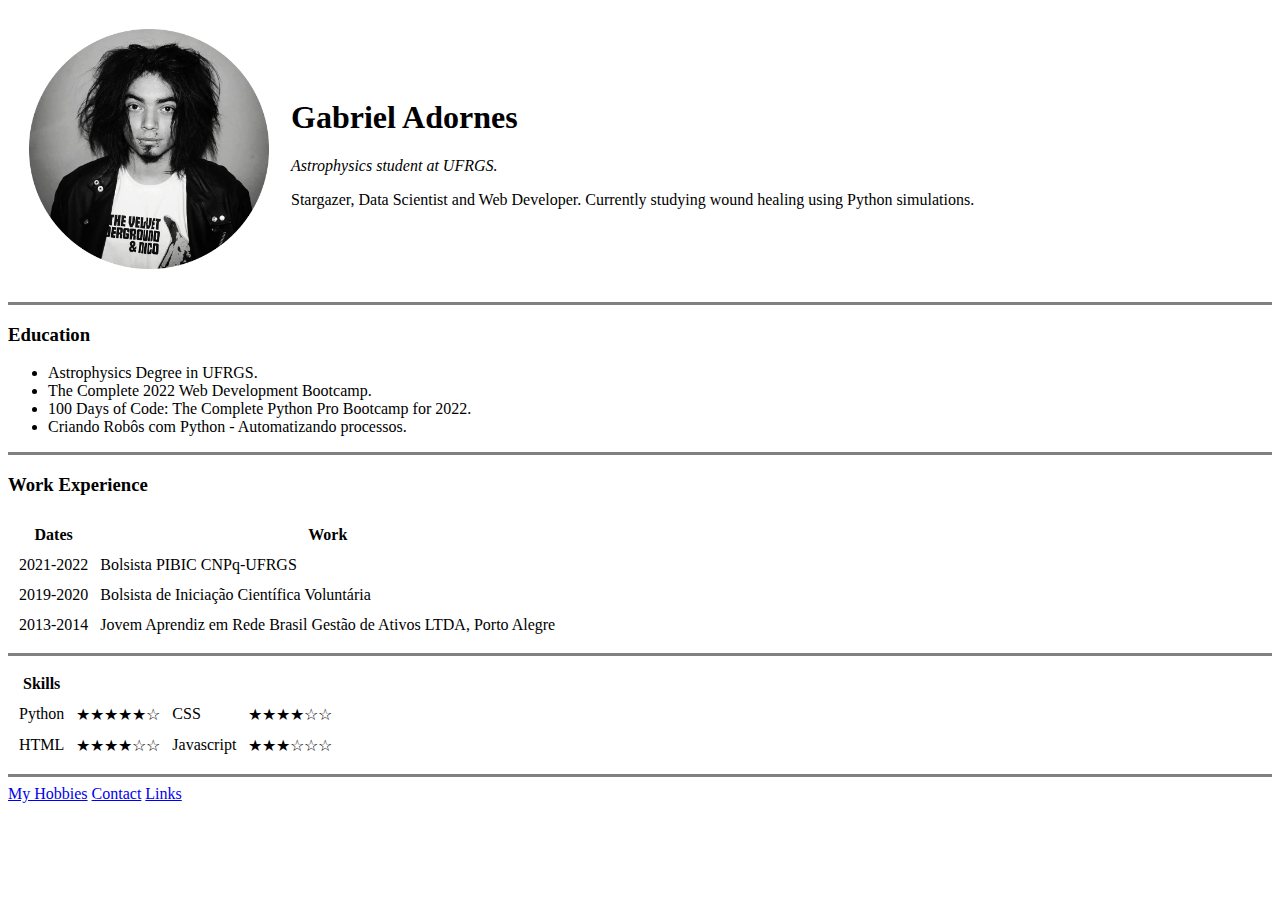
==== index.html @ b9a317c6 "Add initial CV website files" ====
<!DOCTYPE html>
<html>
    <head>
        <meta charset="UTF-8">
        <title>Gabriel's CV</title>
    </head>
    <body>

        <table cellspacing="20">
            <tr>
                <td><img src="assets/gabriel-modified.png" alt="Gabriel profile picture." width="240" height="240"></td>
                <td>
                    <h1>Gabriel Adornes</h1>
                    <p><em>Astrophysics student at UFRGS.</em></p>
                    <p>Stargazer, Data Scientist and Web Developer. Currently studying wound healing using Python simulations. </p>
                </td>
            </tr>
        </table>
        <hr size="3" noshade>

        <h3>Education</h3>
        <ul>
            <li>Astrophysics Degree in UFRGS.</li>
            <li>The Complete 2022 Web Development Bootcamp.</li>
            <li>100 Days of Code: The Complete Python Pro Bootcamp for 2022.</li>
            <li>Criando Robôs com Python - Automatizando processos.</li>
        </ul>
        <hr size="3" noshade> 
        
        <h3>Work Experience</h3>
        
        <table cellspacing="10">
            <thead>
                <tr>
                    <th>Dates</th>
                    <th>Work</th>
                </tr>
            </thead>
            <tr>
                <td>2021-2022</td>
                <td>Bolsista PIBIC CNPq-UFRGS</td>
            </tr>
            <tr>
                <td>2019-2020</td>
                <td>Bolsista de Iniciação Científica Voluntária</td>
            </tr>
            <tr>
                <td>2013-2014</td>
                <td>Jovem Aprendiz em Rede Brasil Gestão de Ativos LTDA, Porto Alegre</td>
            </tr>
        </table>
        <hr size="3" noshade> 

        <table cellspacing="10">
            <thead>
                <th>Skills</th>
            </thead>
            <tr>
                <td>Python</td>
                <td>★★★★★☆</td>
                <td>CSS</td>
                <td>★★★★☆☆</td>      
            </tr>
            <tr>
                <td>HTML</td>
                <td>★★★★☆☆</td>
                <td>Javascript</td>
                <td>★★★☆☆☆</td>
            </tr>
        </table>
        <hr size="3" noshade>        

        <a href="hobbies.html">My Hobbies</a>
        <a href="contactMe.html">Contact</a>
        <a href="links.html">Links</a>
    </body>
</html>
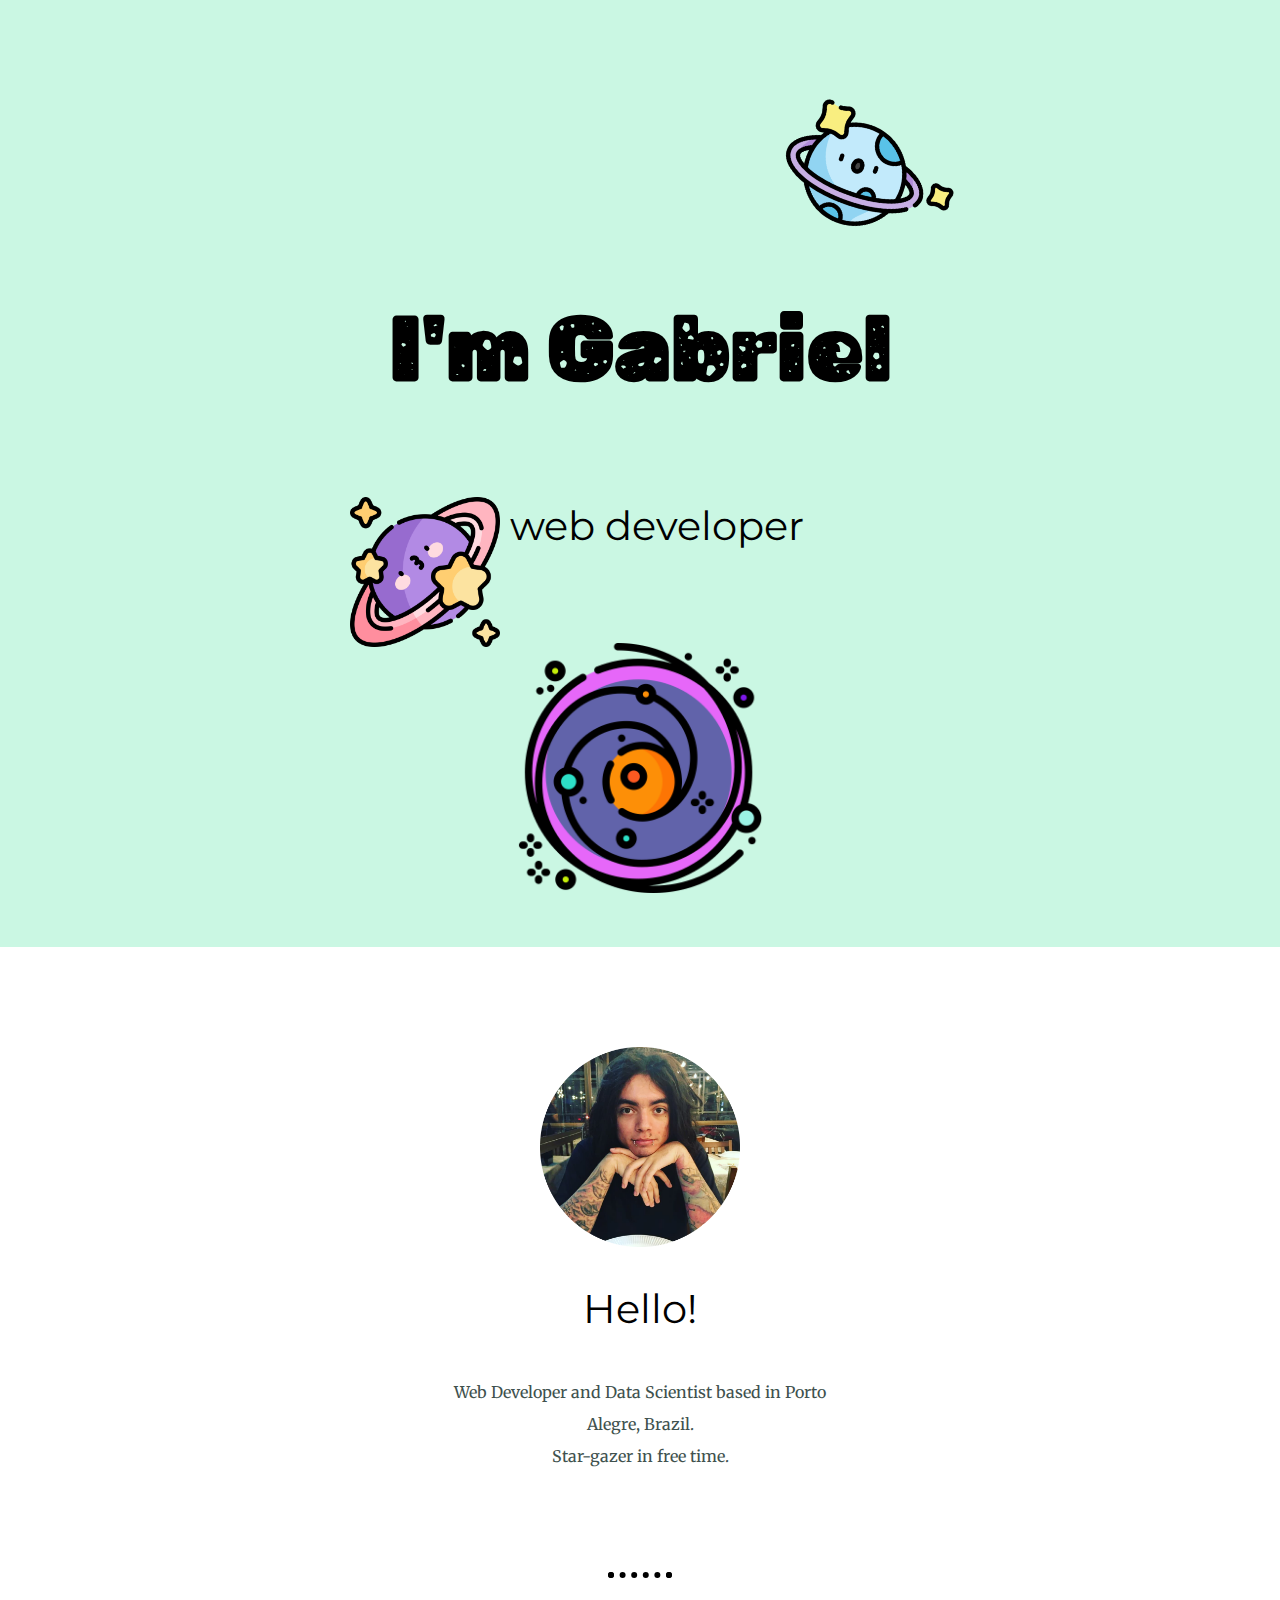
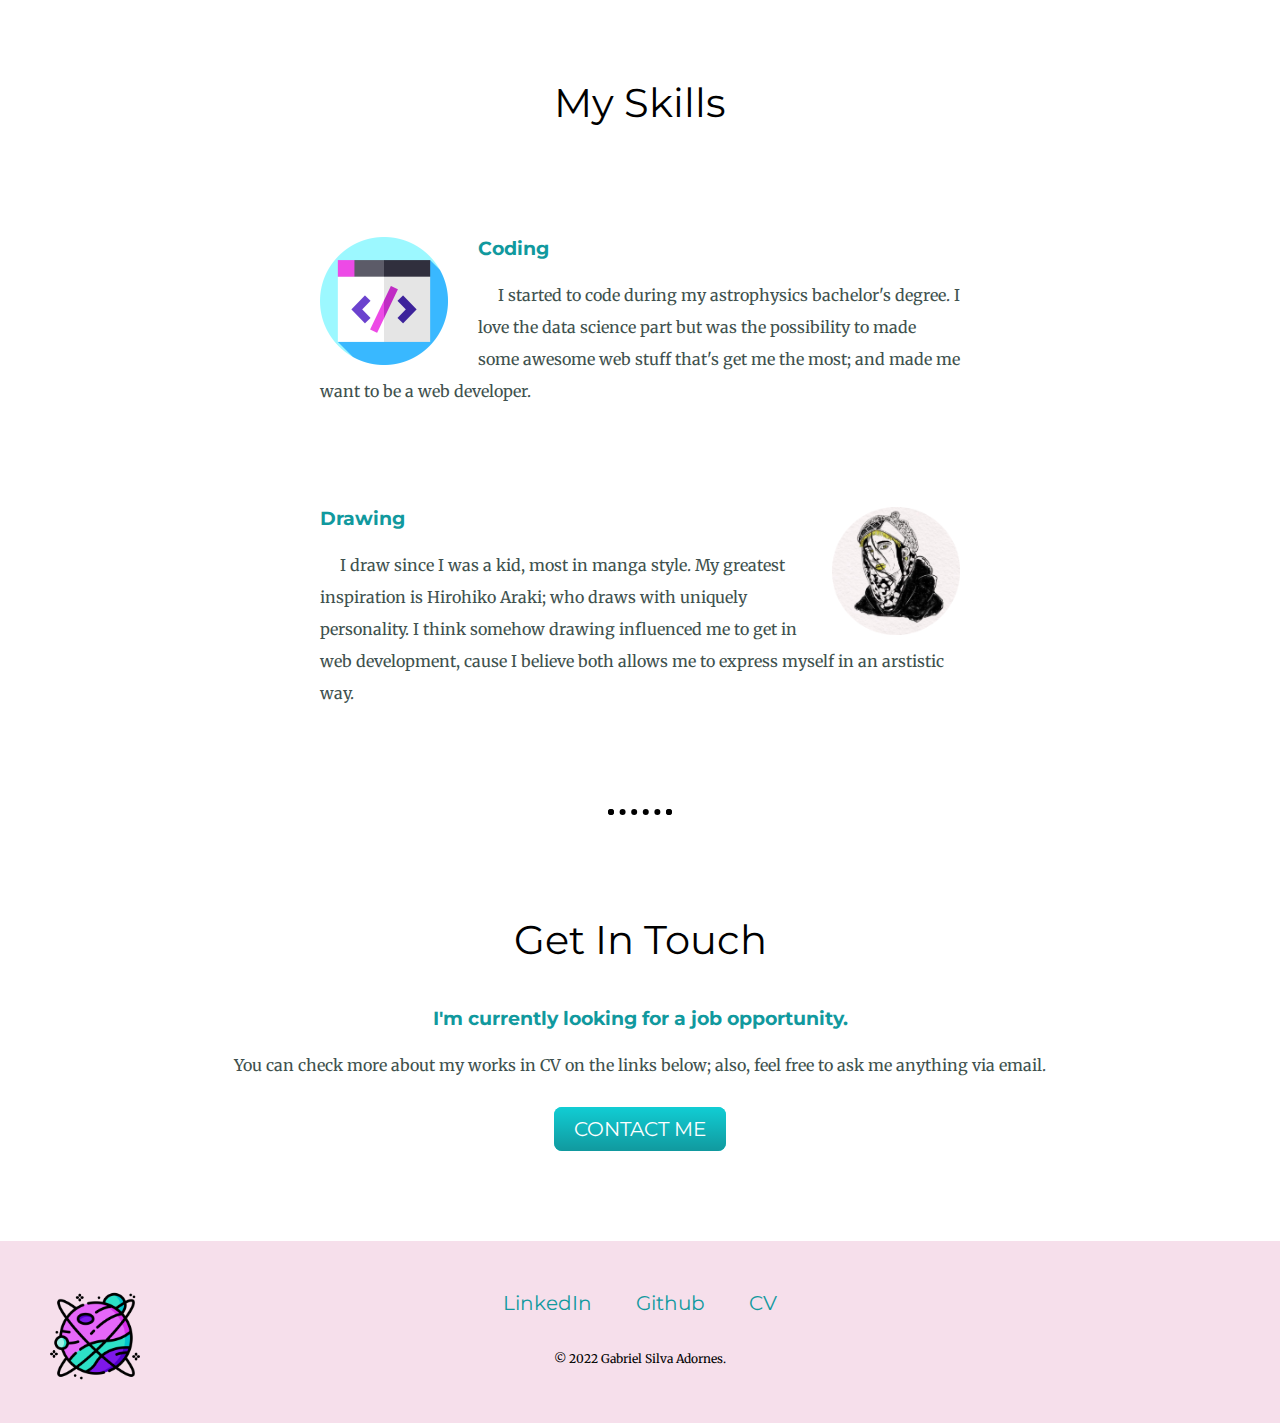
==== commit 751d0cb1: "Add files via upload" ====
--- a/index.html
+++ b/index.html
@@ -1,77 +1,65 @@
 <!DOCTYPE html>
 <html>
-    <head>
-        <meta charset="UTF-8">
-        <title>Gabriel's CV</title>
-    </head>
-    <body>
+<head>
+    <meta charset="UTF-8">
+    <title>Gabriel Adornes</title>
+    <link rel="stylesheet" href="style.css">    
+    <link rel="icon" href="assets/favicon2.ico">
+    <link rel="preconnect" href="https://fonts.googleapis.com">
+    <link rel="preconnect" href="https://fonts.gstatic.com" crossorigin>
+    <link href="https://fonts.googleapis.com/css2?family=Rubik+Moonrocks&display=swap" rel="stylesheet">
+    <link rel="preconnect" href="https://fonts.googleapis.com">
+    <link rel="preconnect" href="https://fonts.gstatic.com" crossorigin>
+    <link href="https://fonts.googleapis.com/css2?family=Merriweather&family=Montserrat&family=Sacramento&display=swap" rel="stylesheet">
+</head>
 
-        <table cellspacing="20">
-            <tr>
-                <td><img src="assets/gabriel-modified.png" alt="Gabriel profile picture." width="240" height="240"></td>
-                <td>
-                    <h1>Gabriel Adornes</h1>
-                    <p><em>Astrophysics student at UFRGS.</em></p>
-                    <p>Stargazer, Data Scientist and Web Developer. Currently studying wound healing using Python simulations. </p>
-                </td>
-            </tr>
-        </table>
-        <hr size="3" noshade>
+<body>
+    <div class="top-container">
+        <img class = "top-planet" src="assets/top-planet.png" alt="top-planet-img">
+        <div class = "intro-text">
+            <h1>I'm Gabriel</h1>
+            <h2>a web developer</h2>
+        </div>
+        <img class = "bottom-planet" src="assets/bottom-planet.png" alt="bottom-planet-img">
+        <img class = "center-image" src="assets/galaxy.png" alt="center-galaxy-img">
+    </div>
 
-        <h3>Education</h3>
-        <ul>
-            <li>Astrophysics Degree in UFRGS.</li>
-            <li>The Complete 2022 Web Development Bootcamp.</li>
-            <li>100 Days of Code: The Complete Python Pro Bootcamp for 2022.</li>
-            <li>Criando Robôs com Python - Automatizando processos.</li>
-        </ul>
-        <hr size="3" noshade> 
-        
-        <h3>Work Experience</h3>
-        
-        <table cellspacing="10">
-            <thead>
-                <tr>
-                    <th>Dates</th>
-                    <th>Work</th>
-                </tr>
-            </thead>
-            <tr>
-                <td>2021-2022</td>
-                <td>Bolsista PIBIC CNPq-UFRGS</td>
-            </tr>
-            <tr>
-                <td>2019-2020</td>
-                <td>Bolsista de Iniciação Científica Voluntária</td>
-            </tr>
-            <tr>
-                <td>2013-2014</td>
-                <td>Jovem Aprendiz em Rede Brasil Gestão de Ativos LTDA, Porto Alegre</td>
-            </tr>
-        </table>
-        <hr size="3" noshade> 
+    <div class="middle-container">
+        <div class="profile">
+          <img src="assets/profile-pic.png" alt="Profile-Pic" width="200px" height="200px">
+          <h2>Hello!</h2>
+          <p class="intro">Web Developer and Data Scientist based in Porto Alegre, Brazil. <br> Star-gazer in free time. </p>
+        </div>
+        <hr>
+        <div class="skills">
+          <h2>My Skills</h2>
+          <div class="skill-row">
+            <img class="skill-img" src="assets/skill-coding.png" alt="skill-coding">
+            <h3>Coding</h3>
+            <p>&nbsp&nbsp&nbsp&nbsp I started to code during my astrophysics bachelor's degree. I love the data science part but was the possibility to made some awesome web stuff that's get me the most; and made me want to be a web developer.</p>
+          </div>
+          <div class="skill-row">
+            <img class="skill-img2" src="assets/skill-drawing.png" alt="skill-drawing">
+            <h3>Drawing</h3>
+            <p>&nbsp&nbsp&nbsp&nbsp I draw since I was a kid, most in manga style. My greatest inspiration is Hirohiko Araki; who draws with uniquely personality. I think somehow drawing influenced me to get in web development, cause I believe both allows me to express myself in an arstistic way. </p>
+          </div>
+        </div>
+        <hr>
+        <div class="contact-me">
+          <h2>Get In Touch</h2>
+          <h3>I'm currently looking for a job opportunity.</h3>
+          <p>You can check more about my works in CV on the links below; also, feel free to ask me anything via email. </p>
+          <br>
+          <a class="btn" href="mailto:gabrielkuran42@gmail.com">CONTACT ME</a>
+        </div>
+      </div>
 
-        <table cellspacing="10">
-            <thead>
-                <th>Skills</th>
-            </thead>
-            <tr>
-                <td>Python</td>
-                <td>★★★★★☆</td>
-                <td>CSS</td>
-                <td>★★★★☆☆</td>      
-            </tr>
-            <tr>
-                <td>HTML</td>
-                <td>★★★★☆☆</td>
-                <td>Javascript</td>
-                <td>★★★☆☆☆</td>
-            </tr>
-        </table>
-        <hr size="3" noshade>        
-
-        <a href="hobbies.html">My Hobbies</a>
-        <a href="contactMe.html">Contact</a>
-        <a href="links.html">Links</a>
-    </body>
+      <div class="bottom-container">
+        <img class ="bottom-container-img" src="assets/off-planeta2.png" alt="bottom-container-img">
+        <a class="footer-link" href="https://www.linkedin.com/in/gabriel-silva-adornes-58a86b218/">LinkedIn</a>
+        <a class="footer-link" href="https://github.com/Gkuran">Github</a>
+        <a class="footer-link" href="indexCV.html">CV</a>
+        <p class="copyright">© 2022 Gabriel Silva Adornes.</p>
+      </div>      
+</body>
 </html>--- a/style.css
+++ b/style.css
@@ -0,0 +1,162 @@
+body {
+    margin: 0;
+    text-align: center;
+    color: #40514E;
+    font-family: 'Merriweather', serif;
+}
+
+h1 {
+    font-size: 5.625rem;
+    line-height: 2;
+    color: black;
+    margin-top: 50px auto 0 auto;
+    font-family: 'Rubik Moonrocks', cursive;
+}
+
+h2 {
+    font-size: 2.5rem;
+    color: black;
+    font-family: 'Montserrat', sans-serif;
+    font-weight: normal;
+    padding-bottom: 10px;
+}
+
+h3 {
+    color: #11999E;
+    font-family: 'Montserrat', sans-serif;
+}
+
+p {
+    line-height: 2;
+}
+
+a {
+    color: #11999E;
+    font-size: 20px;
+    font-family: 'Montserrat', sans-serif;
+    margin: 10px 20px;
+    text-decoration: none;
+}
+
+a:hover {
+    color: #eaf6f6;
+}
+
+hr {
+    border: dotted black 6px;
+    border-bottom: none;
+    width: 4%;
+    margin: 100px auto;
+}
+
+.pro {
+    text-decoration: underline;
+}
+
+.intro {
+    width: 30%;
+    margin: auto;
+}
+
+.copyright {
+    color: black;
+    font-size: 0.75rem;
+    padding: 20px 0;
+}
+
+
+.skill-row {
+    width: 50%;
+    margin: 100px auto 100px auto;
+    text-align: left;
+}
+
+.skill-img {
+    width: 20%;
+    float: left;
+    margin-right: 30px;
+}
+
+.skill-img2 {
+    width: 20%;
+    float: right;
+    margin-left: 30px;
+}
+
+.top-container {
+    background-color: #CAF7E3;
+    position: relative;
+    padding-top: 200px;
+}
+
+.middle-container {
+    margin: 100px 0;
+}
+
+.bottom-container {
+    background-color: #F6DFEB;
+    padding: 50px 0 20px;
+}
+
+.top-planet {
+    position: absolute;
+    right: 340px;
+    top:90px;
+    height: 150px;
+    width: 150px;
+    transform: rotate(65deg);
+}
+
+.bottom-planet {
+    position: absolute;
+    left: 350px;
+    bottom: 300px;
+    height: 150px;
+    width: 150px;
+}
+
+.contact-message {
+    width: 40%;
+    margin: 40px auto 60px;
+}
+
+.btn {
+    background: #11cdd4;
+    background-image: -webkit-linear-gradient(top, #11cdd4, #11999e);
+    background-image: -moz-linear-gradient(top, #11cdd4, #11999e);
+    background-image: -ms-linear-gradient(top, #11cdd4, #11999e);
+    background-image: -o-linear-gradient(top, #11cdd4, #11999e);
+    background-image: linear-gradient(to bottom, #11cdd4, #11999e);
+    -webkit-border-radius: 8;
+    -moz-border-radius: 8;
+    border-radius: 8px;
+    font-family: 'Montserrat', sans-serif;
+    color: #ffffff;
+    font-size: 20px;
+    padding: 10px 20px 10px 20px;
+    text-decoration: none;
+  }
+  
+  .btn:hover {
+    background: #30e3cb;
+    background-image: -webkit-linear-gradient(top, #30e3cb, #2bc4ad);
+    background-image: -moz-linear-gradient(top, #30e3cb, #2bc4ad);
+    background-image: -ms-linear-gradient(top, #30e3cb, #2bc4ad);
+    background-image: -o-linear-gradient(top, #30e3cb, #2bc4ad);
+    background-image: linear-gradient(to bottom, #30e3cb, #2bc4ad);
+    text-decoration: none;
+  }
+
+.center-image {
+    height: 250px;
+    width: 250px;
+    padding: 50px;
+  }
+
+.bottom-container-img {
+    position: absolute;
+    width: 90px;
+    height: 90px;
+    left: 50px;
+  }
+
